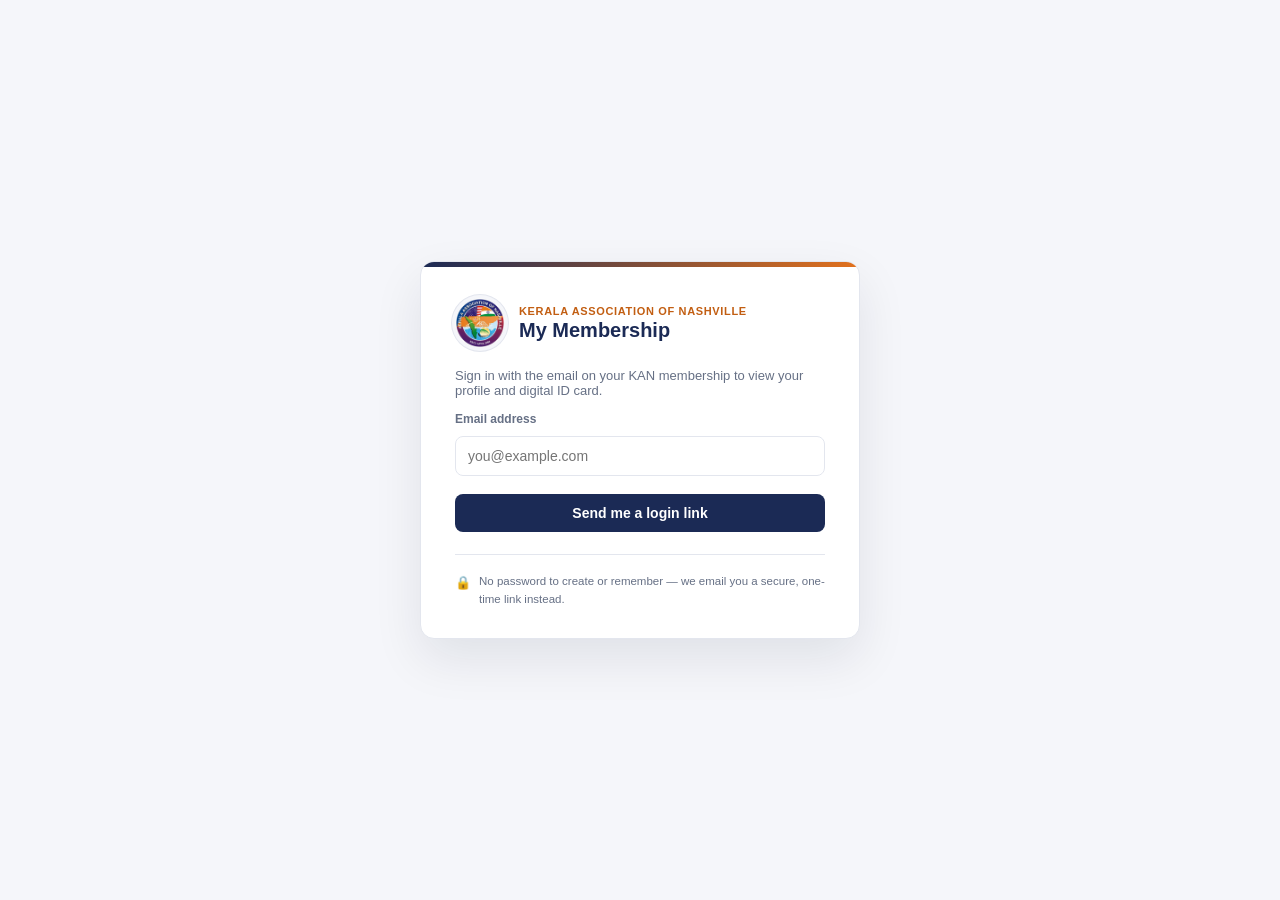
==== public/profile.html @ 017e6c67 "Committed for PROFILE setup for KAN members" ====
<!DOCTYPE html>
<html lang="en">
<head>
<meta charset="UTF-8" />
<meta name="viewport" content="width=device-width, initial-scale=1.0, viewport-fit=cover" />
<title>My KAN Membership</title>
<link rel="stylesheet" href="style.css" />
<link rel="stylesheet" href="profile.css" />

<!-- Makes "Add to Home Screen" use the KAN mark + open full-screen, on both
     iOS (apple-touch-icon / apple-mobile-web-app-*) and Android/Chrome
     (manifest.json). Standard web capability — no app store involved. -->
<link rel="manifest" href="manifest.json" />
<link rel="apple-touch-icon" href="assets/kan-icon-192.png" />
<meta name="apple-mobile-web-app-capable" content="yes" />
<meta name="apple-mobile-web-app-status-bar-style" content="black-translucent" />
<meta name="apple-mobile-web-app-title" content="KAN ID" />
<meta name="theme-color" content="#1b2a55" />
</head>
<body class="profile-body">

<!-- ======================= LOGIN SCREEN ======================= -->
<div id="loginScreen" class="auth-screen">
  <div class="auth-card">
    <div class="auth-brand">
      <img src="assets/kan-logo.jpg" alt="KAN logo" class="auth-logo" onerror="this.style.display='none'" />
      <div class="auth-brand-text">
        <div class="auth-brand-org">Kerala Association of Nashville</div>
        <h1>My Membership</h1>
      </div>
    </div>
    <p class="auth-lede">Sign in with the email on your KAN membership to view your profile and digital ID card.</p>
    <form id="loginForm">
      <label class="auth-field-label" for="loginEmail">Email address</label>
      <input type="email" id="loginEmail" placeholder="you@example.com" required />
      <button type="submit" class="btn btn-primary auth-submit">Send me a login link</button>
    </form>
    <p id="loginStatus" class="auth-status"></p>
    <div class="auth-security-note">
      <span class="auth-security-icon">&#128274;</span>
      <span>No password to create or remember — we email you a secure, one-time link instead.</span>
    </div>
  </div>
</div>

<!-- ================ "NO MEMBERSHIP FOUND" SCREEN ================ -->
<div id="noMembershipScreen" class="auth-screen" style="display:none;">
  <div class="auth-card">
    <div class="auth-brand">
      <img src="assets/kan-logo.jpg" alt="KAN logo" class="auth-logo" onerror="this.style.display='none'" />
      <div class="auth-brand-text">
        <div class="auth-brand-org">Kerala Association of Nashville</div>
        <h1>We couldn't find you</h1>
      </div>
    </div>
    <p>You're signed in as <strong id="noMembershipEmail"></strong>, but we don't have a KAN membership on file under this email.</p>
    <p class="hint">If you're a member and this looks wrong, email <a href="mailto:kantreasurer@gmail.com">kantreasurer@gmail.com</a> so the committee can check the email on your record.</p>
    <button id="btnSignOutNoMembership" class="btn btn-ghost">Sign out</button>
  </div>
</div>

<!-- ============================ PROFILE ============================= -->
<div id="profileRoot" style="display:none;">

  <header class="topbar">
    <div class="topbar-title">
      <img src="assets/kan-logo.jpg" alt="KAN logo" class="logo-img" onerror="this.style.display='none'" />
      <div>
        <h1>My KAN Membership</h1>
        <p id="profileWhoami"></p>
      </div>
    </div>
    <div class="topbar-actions">
      <button id="btnSignOut" class="btn btn-ghost">Sign out</button>
    </div>
  </header>

  <main class="profile-main">

    <!-- ---- digital ID card ---- -->
    <section class="card-stage">
      <div id="idCard" class="id-card">
        <div class="id-card-header">
          <img src="assets/kan-logo.jpg" alt="KAN logo" class="id-card-logo" onerror="this.style.display='none'" />
          <div class="id-card-org">KERALA ASSOCIATION OF NASHVILLE</div>
          <div class="id-card-sub">DIGITAL MEMBERSHIP CARD</div>
          <div id="idCardBadge" class="id-card-badge">ACTIVE MEMBER</div>
        </div>

        <div class="id-card-name" id="idCardName">—</div>
        <div class="id-card-meta" id="idCardMeta">—</div>

        <div class="id-card-divider"></div>

        <div class="id-card-panel">
          <div class="id-row"><span class="id-label">Membership Type</span><span class="id-value" id="idType">—</span></div>
          <div class="id-row"><span class="id-label">Renewed</span><span class="id-value" id="idRenewed">—</span></div>
          <div class="id-row"><span class="id-label">Last Payment</span><span class="id-value" id="idPayment">—</span></div>
          <div class="id-row"><span class="id-label">City (USA)</span><span class="id-value" id="idCity">—</span></div>
          <div class="id-row"><span class="id-label">Native Place</span><span class="id-value" id="idNative">—</span></div>
          <div class="id-row"><span class="id-label">Family</span><span class="id-value" id="idFamily">—</span></div>
        </div>

        <div class="id-card-tear"></div>
        <div class="id-card-footer">
          <div>
            <div class="id-footer-label">MEMBER ID</div>
            <div class="id-footer-id" id="idMemberId">—</div>
            <div class="id-footer-note">Scan to verify at KAN events</div>
          </div>
          <div id="idQr" class="id-qr"></div>
        </div>
        <div class="id-card-domain">kan-membership.pages.dev</div>
      </div>

      <div class="card-actions">
        <button id="btnAddHome" class="btn btn-outline">Add to Home Screen</button>
        <button id="btnPrintCard" class="btn btn-outline">Download / Print Card</button>
      </div>
      <div id="addHomeHint" class="add-home-hint" style="display:none;">
        <strong>iPhone (Safari):</strong> tap the Share icon, then "Add to Home Screen".<br/>
        <strong>Android (Chrome):</strong> tap the ⋮ menu, then "Add to Home screen" / "Install app".
      </div>
    </section>

    <!-- ---- renewal status callout ---- -->
    <section id="renewalNote" class="renewal-note"></section>

    <!-- ---- editable contact info ---- -->
    <section class="profile-panel">
      <h2>Your Information</h2>
      <p class="hint">You can update these yourself. Membership status, type, and renewal details are managed by the KAN committee — email <a href="mailto:kantreasurer@gmail.com">kantreasurer@gmail.com</a> to change those.</p>
      <form id="profileForm" class="profile-form">
        <div class="form-row">
          <label>Email</label>
          <input type="email" id="f-email" />
        </div>
        <div class="form-row">
          <label>Phone</label>
          <input type="text" id="f-phone" />
        </div>
        <div class="form-row">
          <label>Address</label>
          <input type="text" id="f-address" />
        </div>
        <div class="form-row">
          <label>Native Place</label>
          <input type="text" id="f-nativePlace" />
        </div>
        <div class="form-row">
          <label>Spouse Name</label>
          <input type="text" id="f-spouseName" />
        </div>
        <div class="form-row">
          <label>Children's Names</label>
          <input type="text" id="f-childrenNames" />
        </div>
        <div class="form-row form-row-full">
          <label>Notes</label>
          <textarea id="f-notes" rows="3"></textarea>
        </div>
        <div class="form-actions">
          <button type="submit" class="btn btn-primary">Save Changes</button>
          <span id="saveStatus" class="save-status"></span>
        </div>
      </form>
    </section>

    <!-- ---- read-only membership details ---- -->
    <section class="profile-panel">
      <h2>Membership Details</h2>
      <p class="hint">Read-only — contact the committee if any of this needs correcting.</p>
      <div class="ro-grid">
        <div><span class="id-label">Name</span><div id="ro-name" class="ro-value">—</div></div>
        <div><span class="id-label">Status</span><div id="ro-status" class="ro-value">—</div></div>
        <div><span class="id-label">Type</span><div id="ro-type" class="ro-value">—</div></div>
        <div><span class="id-label">Category</span><div id="ro-category" class="ro-value">—</div></div>
        <div><span class="id-label">Renewed Year</span><div id="ro-yearRenewed" class="ro-value">—</div></div>
        <div><span class="id-label">Last Payment</span><div id="ro-payment" class="ro-value">—</div></div>
      </div>
    </section>

    <footer class="profile-footer">
      Questions about your membership? Email <a href="mailto:kantreasurer@gmail.com">kantreasurer@gmail.com</a>.
    </footer>
  </main>
</div>

<script src="lib/supabase.min.js"></script>
<script src="lib/place-utils.js"></script>
<script src="config.js"></script>
<script src="profile.js"></script>
</body>
</html>
---- public/style.css ----
:root {
  /* Palette drawn from the KAN logo: deep navy + maroon rings, saffron
     landmass, teal water pattern — kept professional and muted rather than
     literal flag colors. */
  --primary: #1b2a55;
  --primary-dark: #121e40;
  --accent: #1f8a82;
  --accent-dark: #166b65;
  --saffron: #e2711d;
  --saffron-dark: #c25e12;
  --gold: #b8860b;
  --maroon: #7a2048;
  --plum: #6b3fa0;
  --ink: #202436;
  --muted: #667085;
  --border: #e3e6ee;
  --bg: #f5f6fa;
  --card: #ffffff;
  --radius: 10px;
}

* { box-sizing: border-box; }

body {
  margin: 0;
  font-family: -apple-system, BlinkMacSystemFont, "Segoe UI", Roboto, Helvetica, Arial, sans-serif;
  background: var(--bg);
  color: var(--ink);
}

.topbar {
  display: flex;
  justify-content: space-between;
  align-items: center;
  padding: 16px 28px;
  background: var(--primary);
  color: #fff;
}
.topbar-title { display: flex; align-items: center; gap: 14px; }
.topbar-title h1 { margin: 0 0 2px; font-size: 20px; }
.topbar-title p { margin: 0; font-size: 13px; opacity: 0.85; }
.logo-img { height: 52px; width: 52px; border-radius: 50%; object-fit: cover; box-shadow: 0 0 0 2px rgba(255,255,255,0.25); }

.btn {
  border: none;
  border-radius: 8px;
  padding: 9px 14px;
  font-size: 13px;
  cursor: pointer;
  font-weight: 600;
  white-space: nowrap;
  transition: background-color 0.12s ease, border-color 0.12s ease, color 0.12s ease;
}
/* Solid, always-visible primary CTA — used for Save / Start send / Add,
   mostly inside white modals. (Previously this was a white-on-white button
   that only became visible on hover — fixed here.) */
.btn-primary { background: var(--primary); color: #fff; }
.btn-primary:hover { background: var(--primary-dark); }
.btn-primary:active { background: var(--primary-dark); transform: scale(0.98); }
/* Inside the dark topbar a solid navy button would blend into the header,
   so "+ Add Member" gets the white-pill treatment instead. */
.topbar .btn-primary { background: #fff; color: var(--primary); }
.topbar .btn-primary:hover { background: #e6eaf3; }
.btn-secondary { background: var(--accent); color: #fff; }
.btn-secondary:hover { background: var(--accent-dark); }
.btn-outline { background: #fff; color: var(--ink); border: 1px solid var(--border); }
.btn-outline:hover { background: #f4f5fa; border-color: #c8cddb; }
.btn-ghost { background: transparent; color: var(--muted); border: 1px solid transparent; }
.btn-ghost:hover { background: #eef0f5; color: var(--ink); }
.btn-danger-text { color: var(--maroon); }
.btn-danger-text:hover { background: #f6e5ed; color: var(--maroon); }

.dashboard-top {
  display: grid;
  grid-template-columns: minmax(300px, 1fr) minmax(340px, 1.4fr);
  gap: 14px;
  padding: 20px 28px 0;
}
.chart-card {
  background: var(--card);
  border: 1px solid var(--border);
  border-radius: var(--radius);
  padding: 16px 20px 18px;
  box-shadow: 0 1px 2px rgba(20, 25, 50, 0.03);
}
.chart-card-header {
  display: flex;
  align-items: center;
  justify-content: space-between;
  margin-bottom: 8px;
}
.chart-card-header h3 { margin: 0; font-size: 14px; font-weight: 700; color: var(--ink); }
.chart-hint { margin: 8px 0 0; text-align: center; }

.donut-wrap { position: relative; height: 200px; }
.donut-center {
  position: absolute;
  inset: 0;
  display: flex;
  flex-direction: column;
  align-items: center;
  justify-content: center;
  pointer-events: none;
  margin-top: -12px;
}
.donut-center-value { font-size: 28px; font-weight: 800; color: var(--primary); line-height: 1; }
.donut-center-label { font-size: 11px; color: var(--muted); margin-top: 4px; font-weight: 600; }

.location-toggle { display: flex; gap: 4px; background: #eef0f6; border-radius: 999px; padding: 3px; }
.loc-toggle-btn {
  border: none;
  background: transparent;
  padding: 5px 14px;
  font-size: 12px;
  font-weight: 700;
  border-radius: 999px;
  cursor: pointer;
  color: var(--muted);
}
.loc-toggle-btn:hover { color: var(--ink); }
.loc-toggle-btn.active { background: var(--primary); color: #fff; }
.loc-toggle-btn.active:hover { color: #fff; }
.location-map-wrap {
  position: relative;
  height: 220px;
  display: flex;
  align-items: center;
  justify-content: center;
}
.location-map-container { width: 100%; height: 100%; }
.location-map-container svg { display: block; margin: 0 auto; max-width: 100%; max-height: 100%; }
.location-map-container path {
  stroke: #fff;
  stroke-width: 1px;
  cursor: pointer;
  transition: opacity 0.15s ease;
}
.location-map-container path:hover { opacity: 0.8; }
.location-map-container path.region-active { stroke: var(--primary); stroke-width: 2px; }

.map-tooltip {
  position: absolute;
  pointer-events: none;
  background: var(--ink, #1a1a2e);
  color: #fff;
  padding: 6px 10px;
  border-radius: 6px;
  font-size: 12px;
  font-weight: 600;
  white-space: nowrap;
  box-shadow: 0 4px 12px rgba(0, 0, 0, 0.18);
  z-index: 20;
}

.map-legend {
  display: flex;
  align-items: center;
  justify-content: center;
  gap: 8px;
  margin-top: 6px;
}
.map-legend-scale { display: flex; gap: 2px; }
.map-legend-swatch { width: 16px; height: 10px; border-radius: 2px; }
.map-legend-labels { display: flex; justify-content: space-between; font-size: 11px; color: var(--muted); width: 100%; }

.map-region-chip {
  display: none;
  align-items: center;
  gap: 6px;
  background: var(--primary);
  color: #fff;
  border-radius: 999px;
  padding: 5px 12px;
  font-size: 12px;
  font-weight: 700;
  cursor: pointer;
}
.map-region-chip:hover { opacity: 0.85; }

.map-drill-breadcrumb {
  display: flex;
  align-items: center;
  gap: 8px;
  padding: 2px 4px 6px;
  font-size: 11px;
}
.map-drill-back {
  border: none;
  background: #eef0f6;
  color: var(--primary);
  border-radius: 999px;
  padding: 3px 10px;
  font-size: 11px;
  font-weight: 700;
  cursor: pointer;
}
.map-drill-back:hover { background: #e0e4f0; }
.map-drill-current { color: var(--muted); font-weight: 600; }

@media (max-width: 900px) {
  .dashboard-top { grid-template-columns: 1fr; }
}

.chip-section {
  padding: 4px 28px 0;
  display: flex;
  flex-direction: column;
  gap: 6px;
}
.chip-group { display: flex; align-items: center; gap: 8px; flex-wrap: wrap; }
.chip-group-label { font-size: 12px; color: var(--muted); font-weight: 600; flex: 0 0 auto; }
.chip-row { display: flex; gap: 6px; flex-wrap: wrap; }
.chip {
  border: 1px solid var(--border);
  background: #fff;
  border-radius: 999px;
  padding: 4px 11px;
  font-size: 12px;
  font-weight: 600;
  cursor: pointer;
  color: var(--ink);
}
.chip:hover { background: #eef2ef; }
.chip.active { background: var(--primary); border-color: var(--primary); color: #fff; }
.chip .chip-count { opacity: 0.75; font-weight: 400; }
.chip.chip-warn { color: var(--maroon); }
.chip.chip-warn:hover { background: #f6e5ed; }
.chip.chip-warn.active { background: var(--maroon); border-color: var(--maroon); color: #fff; }

.toolbar {
  padding: 12px 28px 16px;
  display: flex;
  flex-direction: column;
  gap: 10px;
}
.toolbar-row {
  display: flex;
  gap: 10px;
  flex-wrap: wrap;
  align-items: center;
}
.toolbar-row-downloads { justify-content: space-between; }
#searchBox {
  flex: 1 1 260px;
  padding: 9px 12px;
  border: 1px solid var(--border);
  border-radius: 8px;
  font-size: 13px;
}
#searchBox:focus, input:focus, select:focus, textarea:focus {
  outline: none;
  border-color: var(--accent);
  box-shadow: 0 0 0 3px rgba(31, 138, 130, 0.15);
}
select {
  padding: 9px 10px;
  border: 1px solid var(--border);
  border-radius: 8px;
  font-size: 13px;
  background: #fff;
  color: var(--ink);
}
.visible-count { font-size: 13px; color: var(--muted); }
.download-actions { display: flex; gap: 8px; flex-wrap: wrap; }
.file-label { display: inline-flex; align-items: center; cursor: pointer; }

.table-wrap {
  margin: 0 28px 20px;
  background: var(--card);
  border: 1px solid var(--border);
  border-radius: var(--radius);
  overflow: auto;
  max-height: 62vh;
  box-shadow: 0 1px 2px rgba(20, 25, 50, 0.03);
}
table { border-collapse: collapse; width: 100%; font-size: 12.5px; }
thead th {
  position: sticky;
  top: 0;
  background: #f8f9fc;
  text-align: left;
  padding: 11px 12px;
  border-bottom: 1px solid var(--border);
  white-space: nowrap;
  cursor: pointer;
  user-select: none;
  font-size: 11.5px;
  text-transform: uppercase;
  letter-spacing: 0.03em;
  color: var(--muted);
  font-weight: 700;
}
thead th:hover { background: #eef0f7; color: var(--ink); }
.filter-row th {
  position: sticky;
  top: 37px;
  background: #fbfbfd;
  padding: 6px 8px;
  cursor: default;
  border-bottom: 1px solid var(--border);
}
.filter-row th:hover { background: #fbfbfd; }
.col-filter {
  width: 100%;
  min-width: 88px;
  padding: 5px 7px;
  font-size: 12px;
  border: 1px solid var(--border);
  border-radius: 6px;
  background: #fff;
  color: var(--ink);
  font-weight: 400;
}
.col-filter:focus { outline: 2px solid var(--accent); outline-offset: 0; }
tbody td {
  padding: 10px 12px;
  border-bottom: 1px solid #f0f1f6;
  vertical-align: top;
}
tbody tr:hover { background: #f8f9fd; }
tbody tr.row-deleted { opacity: 0.55; }
tbody tr.row-deleted:hover { opacity: 0.8; }

.badge {
  display: inline-block;
  padding: 3px 9px;
  border-radius: 999px;
  font-size: 11px;
  font-weight: 700;
  white-space: nowrap;
}
.badge-active { background: #e2f2f0; color: var(--accent-dark); }
.badge-renew { background: #fbf0d9; color: #8a6100; }
.badge-lapsed { background: #f6e5ed; color: var(--maroon); }
.badge-moved { background: #ede5f6; color: var(--plum); }
.badge-deleted { background: #ecedf1; color: #4b5163; }
.badge-life { background: #e6ecfa; color: #2b4c9e; }
.badge-yes { background: #e2f2f0; color: var(--accent-dark); }
.badge-no { background: #eee; color: var(--muted); }

.row-actions button {
  background: none;
  border: none;
  cursor: pointer;
  font-size: 12px;
  color: var(--primary);
  font-weight: 600;
  margin-right: 8px;
}
.row-actions button:hover { text-decoration: underline; }
.row-actions button.danger { color: var(--maroon); }
.row-actions-locked { color: var(--muted); font-size: 12px; cursor: default; }

.empty-state { padding: 30px; text-align: center; color: var(--muted); }

.app-footer {
  padding: 10px 28px 30px;
  font-size: 12px;
  color: var(--muted);
}

/* Modal */
.modal-overlay {
  position: fixed;
  inset: 0;
  background: rgba(10, 14, 30, 0.5);
  display: flex;
  align-items: center;
  justify-content: center;
  z-index: 50;
}
.modal {
  background: #fff;
  border-radius: 12px;
  width: min(680px, 92vw);
  max-height: 88vh;
  overflow-y: auto;
  box-shadow: 0 20px 60px rgba(0,0,0,0.25);
}
.modal-header {
  display: flex;
  justify-content: space-between;
  align-items: center;
  padding: 16px 20px;
  border-bottom: 1px solid var(--border);
}
.modal-header h2 { margin: 0; font-size: 17px; }
.modal-close { background: none; border: none; font-size: 22px; cursor: pointer; color: var(--muted); }
.modal-body { padding: 18px 20px; }
.form-grid {
  display: grid;
  grid-template-columns: 1fr 1fr;
  gap: 12px 14px;
}
.form-grid label {
  display: flex;
  flex-direction: column;
  font-size: 12px;
  color: var(--muted);
  gap: 4px;
  font-weight: 600;
}
.form-grid label.span-2 { grid-column: span 2; }
.form-grid input, .form-grid select {
  padding: 8px 10px;
  border: 1px solid var(--border);
  border-radius: 7px;
  font-size: 13px;
  color: var(--ink);
  font-weight: 400;
}
.modal-actions {
  display: flex;
  justify-content: space-between;
  align-items: center;
  margin-top: 18px;
  padding-top: 14px;
  border-top: 1px solid var(--border);
}
.modal-actions-right { display: flex; gap: 10px; }

@media (max-width: 900px) {
  .form-grid { grid-template-columns: 1fr; }
  .form-grid label.span-2 { grid-column: span 1; }
}

/* Reminders */
.modal-wide { width: min(760px, 94vw); }
.hint { font-size: 12px; color: var(--muted); margin: 4px 0 12px; }
.hint code {
  background: #eef2ef;
  padding: 1px 5px;
  border-radius: 4px;
  font-size: 11px;
}
.reminder-row {
  display: flex;
  justify-content: space-between;
  align-items: center;
  flex-wrap: wrap;
  gap: 10px;
  margin-bottom: 10px;
}
.reminder-channel { display: flex; gap: 16px; font-size: 13px; font-weight: 600; }
.reminder-channel label { display: flex; align-items: center; gap: 6px; font-weight: 600; cursor: pointer; }
.reminder-quickselect { display: flex; gap: 6px; flex-wrap: wrap; }
.reminder-section-label {
  font-size: 11px;
  font-weight: 700;
  text-transform: uppercase;
  letter-spacing: 0.03em;
  color: var(--muted);
  margin: 12px 0 4px;
}
.reminder-recipient-list {
  border: 1px solid var(--border);
  border-radius: 8px;
  max-height: 220px;
  overflow-y: auto;
}
.reminder-recipient-row {
  display: flex;
  align-items: center;
  gap: 10px;
  padding: 7px 12px;
  border-bottom: 1px solid #eef1ee;
  font-size: 13px;
}
.reminder-recipient-row:last-child { border-bottom: none; }
.reminder-recipient-row.no-contact { opacity: 0.5; }
.reminder-recipient-row .r-name { flex: 1 1 auto; font-weight: 600; }
.reminder-recipient-row .r-contact { flex: 0 0 220px; color: var(--muted); font-size: 12px; }
.reminder-recipient-row .r-missing { color: var(--maroon); font-size: 11px; font-weight: 700; }

#reminderStepQueue textarea, #reminderBody {
  width: 100%;
  padding: 8px 10px;
  border: 1px solid var(--border);
  border-radius: 7px;
  font-family: inherit;
  font-size: 13px;
  resize: vertical;
}
#reminderStepQueue label {
  display: flex;
  flex-direction: column;
  font-size: 12px;
  color: var(--muted);
  font-weight: 600;
  gap: 4px;
  margin-bottom: 12px;
}
#reminderStepQueue input {
  padding: 8px 10px;
  border: 1px solid var(--border);
  border-radius: 7px;
  font-size: 13px;
  color: var(--ink);
  font-weight: 400;
}
.reminder-progress { margin-bottom: 14px; }
.reminder-progress span { font-size: 12px; color: var(--muted); }
.progress-bar {
  background: #eef2ef;
  border-radius: 999px;
  height: 6px;
  margin-top: 6px;
  overflow: hidden;
}
.progress-bar-fill {
  background: var(--accent);
  height: 100%;
  width: 0%;
  transition: width 0.2s ease;
}

.badge-reminded { background: #e6ecfa; color: #2b4c9e; }
.badge-never { background: #eee; color: var(--muted); }

/* Auth screens */
.auth-screen {
  min-height: 100vh;
  display: flex;
  align-items: center;
  justify-content: center;
  background: var(--bg);
  padding: 20px;
}
.auth-card {
  position: relative;
  background: var(--card);
  border: 1px solid var(--border);
  border-radius: 14px;
  padding: 36px 34px 30px;
  width: min(440px, 100%);
  box-shadow: 0 20px 50px rgba(15, 22, 45, 0.09);
  overflow: hidden;
}
.auth-card::before {
  content: "";
  position: absolute;
  top: 0; left: 0; right: 0;
  height: 5px;
  background: linear-gradient(90deg, var(--primary), var(--saffron));
}
.auth-brand { display: flex; align-items: center; gap: 14px; margin-bottom: 20px; }
.auth-logo { height: 50px; width: 50px; border-radius: 50%; object-fit: cover; box-shadow: 0 0 0 3px var(--bg), 0 0 0 4px var(--border); flex-shrink: 0; }
.auth-brand-org { font-size: 11px; font-weight: 700; text-transform: uppercase; letter-spacing: 0.06em; color: var(--saffron-dark); margin-bottom: 2px; }
.auth-card h1 { margin: 0; font-size: 20px; color: var(--primary); }
.auth-card p { margin: 0 0 14px; font-size: 13px; color: var(--muted); }
.auth-lede { font-size: 13.5px; color: var(--ink); margin-bottom: 22px; }
.auth-field-label { display: block; font-size: 12px; font-weight: 600; color: var(--muted); margin-bottom: 6px; }
#loginForm { display: flex; flex-direction: column; gap: 4px; }
#loginForm input {
  padding: 11px 12px;
  border: 1px solid var(--border);
  border-radius: 8px;
  font-size: 14px;
  margin-bottom: 14px;
}
.auth-submit { width: 100%; padding: 11px 14px; font-size: 14px; }
.auth-card .btn-primary { background: var(--primary); color: #fff; }
.auth-card .btn-primary:hover { background: var(--primary-dark); }
.auth-card .btn-primary:disabled { opacity: 0.6; cursor: default; }
.auth-status { min-height: 0; margin: 0; font-size: 12.5px; }
.auth-status:not(:empty) {
  margin-top: 14px;
  padding: 10px 12px;
  border-radius: 8px;
  background: #eef0f5;
  color: var(--muted);
}
.auth-status-ok { background: #e2f2f0 !important; color: var(--accent-dark) !important; }
.auth-status-error { background: #f6e5ed !important; color: var(--maroon) !important; }
.auth-security-note {
  display: flex;
  align-items: flex-start;
  gap: 8px;
  margin-top: 22px;
  padding-top: 18px;
  border-top: 1px solid var(--border);
  font-size: 11.5px;
  color: var(--muted);
  line-height: 1.5;
}
.auth-security-icon { flex-shrink: 0; font-size: 13px; line-height: 1.5; }

.whoami { font-size: 12px; opacity: 0.85; margin-right: 4px; }

/* Manage Access */
.access-add-form { margin-top: 14px; display: flex; flex-direction: column; gap: 8px; }
.access-add-row {
  display: flex;
  align-items: center;
  gap: 10px;
}
.access-add-row input[type="text"],
.access-add-row input[type="email"] {
  flex: 1 1 auto;
  padding: 8px 10px;
  border: 1px solid var(--border);
  border-radius: 7px;
  font-size: 13px;
}
.access-admin-check { display: flex; align-items: center; gap: 6px; font-size: 12px; color: var(--muted); white-space: nowrap; }
.access-user-row {
  display: flex;
  align-items: center;
  gap: 10px;
  padding: 9px 12px;
  border-bottom: 1px solid #eef1ee;
  font-size: 13px;
}
.access-user-row:last-child { border-bottom: none; }
.access-user-row .au-info { flex: 1 1 auto; display: flex; flex-direction: column; gap: 2px; }
.access-user-row .au-name { font-weight: 600; }
.access-user-row .au-meta { font-size: 12px; color: var(--muted); font-weight: 400; }
.access-user-row .au-admin-badge {
  display: inline-block;
  background: #e6ecfa;
  color: #2b4c9e;
  font-size: 10px;
  font-weight: 700;
  padding: 1px 7px;
  border-radius: 999px;
  margin-left: 6px;
  vertical-align: 1px;
}
.access-user-row button { background: none; border: none; color: var(--maroon); cursor: pointer; font-size: 12px; font-weight: 600; }
.access-user-row button:hover { text-decoration: underline; }
---- public/profile.css ----
/* Member self-service profile page — styles specific to profile.html.
   Shares :root variables + .auth-screen/.auth-card/.btn/.topbar/.hint with
   style.css (loaded first), so this file only adds what's new. */

:root {
  --active-1: #1b8a5a;
  --active-2: #0e5a3a;
  --inactive-1: #a8292e;
  --inactive-2: #6e161a;
}

.profile-body { background: var(--bg); }

.profile-main {
  max-width: 480px;
  margin: 0 auto;
  padding: 24px 16px 60px;
  display: flex;
  flex-direction: column;
  gap: 22px;
}

/* ---------------- digital ID card ---------------- */

.card-stage { display: flex; flex-direction: column; align-items: center; gap: 14px; }

.id-card {
  /* v2: a fixed, ID-card-like width instead of stretching to the
     container — centered by .card-stage's align-items:center, so the
     page background frames it on both sides rather than a wall of green. */
  width: 100%;
  max-width: 300px;
  margin: 0 auto;
  border-radius: 22px;
  padding: 22px 18px 16px;
  color: #fff;
  background: linear-gradient(160deg, var(--active-1), var(--active-2));
  box-shadow: 0 14px 32px rgba(20, 30, 60, 0.28);
  position: relative;
  overflow: hidden;
}
.id-card.inactive { background: linear-gradient(160deg, var(--inactive-1), var(--inactive-2)); }
.id-card::before {
  /* subtle diagonal sheen, matching the approved mockup */
  content: "";
  position: absolute;
  top: 0; left: 0;
  width: 60%; height: 100%;
  background: linear-gradient(120deg, rgba(255,255,255,0.14), rgba(255,255,255,0) 60%);
  pointer-events: none;
}

.id-card-header { text-align: center; position: relative; }
.id-card-logo {
  width: 54px; height: 54px; border-radius: 50%; object-fit: cover;
  box-shadow: 0 0 0 3px rgba(255,255,255,0.9);
  margin-bottom: 10px;
}
.id-card-org { font-weight: 800; font-size: 12px; letter-spacing: 0.3px; line-height: 1.3; }
.id-card-sub { font-size: 9px; letter-spacing: 2px; opacity: 0.85; margin-top: 3px; }

.id-card-badge {
  display: inline-flex; align-items: center; gap: 6px;
  background: #fff; color: var(--active-1);
  font-weight: 800; font-size: 11px; letter-spacing: 0.2px;
  border-radius: 999px; padding: 6px 14px; margin-top: 14px;
}
.id-card.inactive .id-card-badge { color: var(--inactive-1); }
.id-card-badge::before { content: "●"; }

.id-card-name { text-align: center; font-size: 21px; font-weight: 800; margin-top: 14px; line-height: 1.25; }
.id-card-meta { text-align: center; font-size: 11px; opacity: 0.9; margin-top: 3px; }

.id-card-divider { height: 1px; background: rgba(255,255,255,0.35); margin: 14px 0; }

.id-card-panel {
  background: rgba(255,255,255,0.96);
  border-radius: 12px;
  padding: 12px 14px 4px;
  color: var(--primary);
}
.id-row { padding: 6px 0; }
.id-label { display: block; font-size: 9px; font-weight: 800; letter-spacing: 0.5px; color: #7a8296; text-transform: uppercase; }
.id-value { display: block; font-size: 13px; font-weight: 700; color: var(--primary); margin-top: 1px; }

.id-card-tear {
  margin: 14px 0 10px;
  border-top: 2px dashed rgba(255,255,255,0.5);
}
.id-card-footer { display: flex; align-items: center; justify-content: space-between; gap: 10px; }
.id-footer-label { font-size: 9px; font-weight: 800; letter-spacing: 0.5px; opacity: 0.85; }
.id-footer-id { font-size: 16px; font-weight: 800; margin-top: 1px; }
.id-footer-note { font-size: 9px; opacity: 0.8; margin-top: 2px; }
.id-qr { background: #fff; border-radius: 8px; padding: 5px; width: 58px; height: 58px; display: flex; align-items: center; justify-content: center; flex-shrink: 0; }
.id-qr img { width: 100%; height: 100%; display: block; }

.id-card-domain { text-align: center; font-size: 9px; opacity: 0.75; margin-top: 12px; }

.card-actions {
  /* Buttons stay full container width (unlike the card) so they line up
     with the panels below rather than mirroring the narrower card. */
  align-self: stretch;
  display: grid;
  grid-template-columns: 1fr 1fr;
  gap: 10px;
}
.add-home-hint {
  align-self: stretch;
  font-size: 13px;
  color: var(--muted);
  background: #fff;
  border: 1px solid var(--border);
  border-radius: 10px;
  padding: 12px 14px;
  line-height: 1.6;
}

/* ---------------- renewal callout ---------------- */

.renewal-note {
  border-radius: 12px;
  padding: 14px 16px;
  font-size: 14px;
  font-weight: 600;
  border: 1px solid var(--border);
  background: #fff;
}
.renewal-note.ok { background: #e9f7f0; border-color: #b9e6cf; color: #146c46; }
.renewal-note.due { background: #fff6e5; border-color: #f0dba6; color: #8a6100; }
.renewal-note.lapsed { background: #fbeaec; border-color: #eec2c7; color: #8a2530; }

/* ---------------- profile panels / form ---------------- */

.profile-panel {
  background: var(--card);
  border: 1px solid var(--border);
  border-radius: 14px;
  padding: 20px;
}
.profile-panel h2 { margin: 0 0 6px; font-size: 17px; color: var(--primary); }
.profile-panel .hint { margin-top: 0; margin-bottom: 16px; }

.profile-form { display: grid; grid-template-columns: 1fr 1fr; gap: 14px 16px; }
.form-row { display: flex; flex-direction: column; gap: 6px; }
.form-row-full { grid-column: 1 / -1; }
.form-row label { font-size: 12px; font-weight: 700; color: var(--muted); }
.form-row input, .form-row textarea {
  border: 1px solid var(--border);
  border-radius: 8px;
  padding: 9px 10px;
  font-size: 14px;
  font-family: inherit;
  color: var(--ink);
}
.form-row input:focus, .form-row textarea:focus { outline: 2px solid var(--accent); outline-offset: 1px; }
.form-actions { grid-column: 1 / -1; display: flex; align-items: center; gap: 12px; margin-top: 4px; }
.save-status { font-size: 13px; font-weight: 600; }
.save-status.ok { color: #146c46; }
.save-status.error { color: #8a2530; }

.ro-grid { display: grid; grid-template-columns: 1fr 1fr; gap: 14px 16px; }
.ro-value { font-size: 15px; font-weight: 700; color: var(--ink); margin-top: 2px; }

.profile-footer { text-align: center; font-size: 13px; color: var(--muted); padding: 10px 0 30px; }

@media (max-width: 480px) {
  .profile-form, .ro-grid { grid-template-columns: 1fr; }
}

@media print {
  body * { visibility: hidden; }
  .id-card, .id-card * { visibility: visible; }
  .id-card { position: absolute; top: 0; left: 0; width: 100%; box-shadow: none; }
}
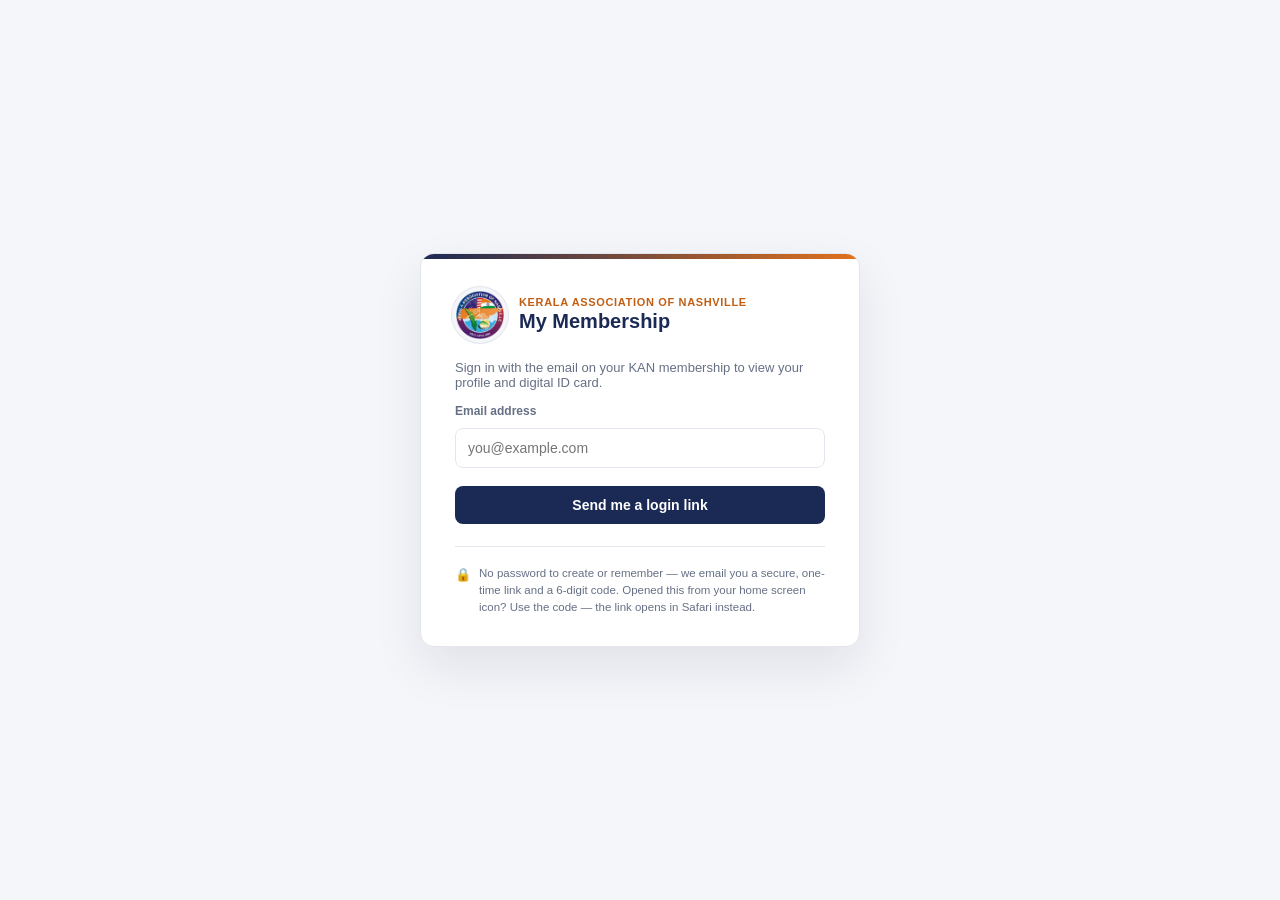
==== commit d47df985: "OTP methodology introduced for Add to home screen" ====
--- a/public/profile.html
+++ b/public/profile.html
@@ -36,9 +36,25 @@
       <button type="submit" class="btn btn-primary auth-submit">Send me a login link</button>
     </form>
     <p id="loginStatus" class="auth-status"></p>
+
+    <!-- Opened from the "Add to Home Screen" icon, tapping the emailed link
+         opens Safari instead of this installed app (an iOS limitation, not
+         something a website can change) — so the same email also includes a
+         6-digit code that can be typed in right here instead. -->
+    <form id="otpForm" class="otp-form" style="display:none;">
+      <label class="auth-field-label" for="otpCode">6-digit code from the email</label>
+      <input type="text" id="otpCode" inputmode="numeric" autocomplete="one-time-code" pattern="[0-9]*" maxlength="6" placeholder="123456" />
+      <button type="submit" class="btn btn-primary auth-submit">Verify code</button>
+      <div class="otp-links">
+        <button type="button" id="btnResendCode" class="link-btn">Send a new code</button>
+        <button type="button" id="btnChangeEmail" class="link-btn">Use a different email</button>
+      </div>
+    </form>
+    <p id="otpStatus" class="auth-status"></p>
+
     <div class="auth-security-note">
       <span class="auth-security-icon">&#128274;</span>
-      <span>No password to create or remember — we email you a secure, one-time link instead.</span>
+      <span>No password to create or remember — we email you a secure, one-time link and a 6-digit code. Opened this from your home screen icon? Use the code — the link opens in Safari instead.</span>
     </div>
   </div>
 </div>
--- a/public/profile.css
+++ b/public/profile.css
@@ -10,6 +10,33 @@
 }
 
 .profile-body { background: var(--bg); }
+
+/* ---------------- OTP code step (login screen) ---------------- */
+
+.otp-form { display: flex; flex-direction: column; gap: 4px; margin-top: 14px; }
+.otp-form input#otpCode {
+  padding: 11px 12px;
+  border: 1px solid var(--border);
+  border-radius: 8px;
+  font-size: 20px;
+  font-weight: 700;
+  letter-spacing: 6px;
+  text-align: center;
+  color: var(--primary);
+}
+.otp-form input#otpCode:focus { outline: 2px solid var(--accent); outline-offset: 1px; }
+.otp-links { display: flex; justify-content: space-between; margin-top: 10px; }
+.link-btn {
+  background: none;
+  border: none;
+  padding: 0;
+  font-size: 12.5px;
+  font-weight: 600;
+  color: var(--accent-dark);
+  cursor: pointer;
+  text-decoration: underline;
+}
+.link-btn:hover { color: var(--primary); }
 
 .profile-main {
   max-width: 480px;
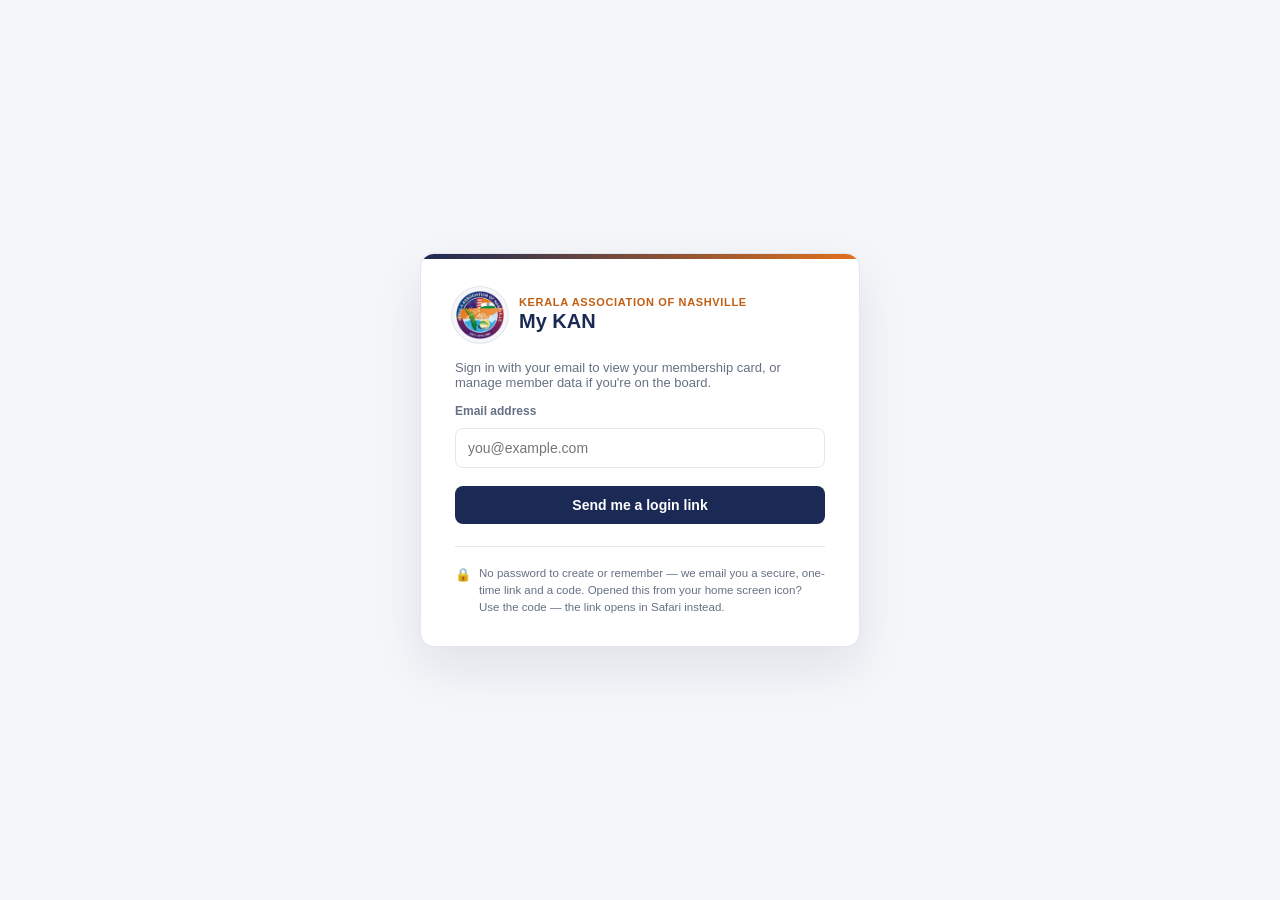
==== commit 1dffb0bd: "Committed for single login page KAN membership dashboard and Individual membership login" ====
--- a/public/profile.html
+++ b/public/profile.html
@@ -2,209 +2,17 @@
 <html lang="en">
 <head>
 <meta charset="UTF-8" />
-<meta name="viewport" content="width=device-width, initial-scale=1.0, viewport-fit=cover" />
-<title>My KAN Membership</title>
-<link rel="stylesheet" href="style.css" />
-<link rel="stylesheet" href="profile.css" />
-
-<!-- Makes "Add to Home Screen" use the KAN mark + open full-screen, on both
-     iOS (apple-touch-icon / apple-mobile-web-app-*) and Android/Chrome
-     (manifest.json). Standard web capability — no app store involved. -->
-<link rel="manifest" href="manifest.json" />
-<link rel="apple-touch-icon" href="assets/kan-icon-192.png" />
-<meta name="apple-mobile-web-app-capable" content="yes" />
-<meta name="apple-mobile-web-app-status-bar-style" content="black-translucent" />
-<meta name="apple-mobile-web-app-title" content="KAN ID" />
-<meta name="theme-color" content="#1b2a55" />
+<meta http-equiv="refresh" content="0; url=index.html" />
+<title>Redirecting…</title>
+<link rel="canonical" href="index.html" />
 </head>
-<body class="profile-body">
-
-<!-- ======================= LOGIN SCREEN ======================= -->
-<div id="loginScreen" class="auth-screen">
-  <div class="auth-card">
-    <div class="auth-brand">
-      <img src="assets/kan-logo.jpg" alt="KAN logo" class="auth-logo" onerror="this.style.display='none'" />
-      <div class="auth-brand-text">
-        <div class="auth-brand-org">Kerala Association of Nashville</div>
-        <h1>My Membership</h1>
-      </div>
-    </div>
-    <p class="auth-lede">Sign in with the email on your KAN membership to view your profile and digital ID card.</p>
-    <form id="loginForm">
-      <label class="auth-field-label" for="loginEmail">Email address</label>
-      <input type="email" id="loginEmail" placeholder="you@example.com" required />
-      <button type="submit" class="btn btn-primary auth-submit">Send me a login link</button>
-    </form>
-    <p id="loginStatus" class="auth-status"></p>
-
-    <!-- Opened from the "Add to Home Screen" icon, tapping the emailed link
-         opens Safari instead of this installed app (an iOS limitation, not
-         something a website can change) — so the same email also includes a
-         6-digit code that can be typed in right here instead. -->
-    <form id="otpForm" class="otp-form" style="display:none;">
-      <label class="auth-field-label" for="otpCode">6-digit code from the email</label>
-      <input type="text" id="otpCode" inputmode="numeric" autocomplete="one-time-code" pattern="[0-9]*" maxlength="6" placeholder="123456" />
-      <button type="submit" class="btn btn-primary auth-submit">Verify code</button>
-      <div class="otp-links">
-        <button type="button" id="btnResendCode" class="link-btn">Send a new code</button>
-        <button type="button" id="btnChangeEmail" class="link-btn">Use a different email</button>
-      </div>
-    </form>
-    <p id="otpStatus" class="auth-status"></p>
-
-    <div class="auth-security-note">
-      <span class="auth-security-icon">&#128274;</span>
-      <span>No password to create or remember — we email you a secure, one-time link and a 6-digit code. Opened this from your home screen icon? Use the code — the link opens in Safari instead.</span>
-    </div>
-  </div>
-</div>
-
-<!-- ================ "NO MEMBERSHIP FOUND" SCREEN ================ -->
-<div id="noMembershipScreen" class="auth-screen" style="display:none;">
-  <div class="auth-card">
-    <div class="auth-brand">
-      <img src="assets/kan-logo.jpg" alt="KAN logo" class="auth-logo" onerror="this.style.display='none'" />
-      <div class="auth-brand-text">
-        <div class="auth-brand-org">Kerala Association of Nashville</div>
-        <h1>We couldn't find you</h1>
-      </div>
-    </div>
-    <p>You're signed in as <strong id="noMembershipEmail"></strong>, but we don't have a KAN membership on file under this email.</p>
-    <p class="hint">If you're a member and this looks wrong, email <a href="mailto:kantreasurer@gmail.com">kantreasurer@gmail.com</a> so the committee can check the email on your record.</p>
-    <button id="btnSignOutNoMembership" class="btn btn-ghost">Sign out</button>
-  </div>
-</div>
-
-<!-- ============================ PROFILE ============================= -->
-<div id="profileRoot" style="display:none;">
-
-  <header class="topbar">
-    <div class="topbar-title">
-      <img src="assets/kan-logo.jpg" alt="KAN logo" class="logo-img" onerror="this.style.display='none'" />
-      <div>
-        <h1>My KAN Membership</h1>
-        <p id="profileWhoami"></p>
-      </div>
-    </div>
-    <div class="topbar-actions">
-      <button id="btnSignOut" class="btn btn-ghost">Sign out</button>
-    </div>
-  </header>
-
-  <main class="profile-main">
-
-    <!-- ---- digital ID card ---- -->
-    <section class="card-stage">
-      <div id="idCard" class="id-card">
-        <div class="id-card-header">
-          <img src="assets/kan-logo.jpg" alt="KAN logo" class="id-card-logo" onerror="this.style.display='none'" />
-          <div class="id-card-org">KERALA ASSOCIATION OF NASHVILLE</div>
-          <div class="id-card-sub">DIGITAL MEMBERSHIP CARD</div>
-          <div id="idCardBadge" class="id-card-badge">ACTIVE MEMBER</div>
-        </div>
-
-        <div class="id-card-name" id="idCardName">—</div>
-        <div class="id-card-meta" id="idCardMeta">—</div>
-
-        <div class="id-card-divider"></div>
-
-        <div class="id-card-panel">
-          <div class="id-row"><span class="id-label">Membership Type</span><span class="id-value" id="idType">—</span></div>
-          <div class="id-row"><span class="id-label">Renewed</span><span class="id-value" id="idRenewed">—</span></div>
-          <div class="id-row"><span class="id-label">Last Payment</span><span class="id-value" id="idPayment">—</span></div>
-          <div class="id-row"><span class="id-label">City (USA)</span><span class="id-value" id="idCity">—</span></div>
-          <div class="id-row"><span class="id-label">Native Place</span><span class="id-value" id="idNative">—</span></div>
-          <div class="id-row"><span class="id-label">Family</span><span class="id-value" id="idFamily">—</span></div>
-        </div>
-
-        <div class="id-card-tear"></div>
-        <div class="id-card-footer">
-          <div>
-            <div class="id-footer-label">MEMBER ID</div>
-            <div class="id-footer-id" id="idMemberId">—</div>
-            <div class="id-footer-note">Scan to verify at KAN events</div>
-          </div>
-          <div id="idQr" class="id-qr"></div>
-        </div>
-        <div class="id-card-domain">kan-membership.pages.dev</div>
-      </div>
-
-      <div class="card-actions">
-        <button id="btnAddHome" class="btn btn-outline">Add to Home Screen</button>
-        <button id="btnPrintCard" class="btn btn-outline">Download / Print Card</button>
-      </div>
-      <div id="addHomeHint" class="add-home-hint" style="display:none;">
-        <strong>iPhone (Safari):</strong> tap the Share icon, then "Add to Home Screen".<br/>
-        <strong>Android (Chrome):</strong> tap the ⋮ menu, then "Add to Home screen" / "Install app".
-      </div>
-    </section>
-
-    <!-- ---- renewal status callout ---- -->
-    <section id="renewalNote" class="renewal-note"></section>
-
-    <!-- ---- editable contact info ---- -->
-    <section class="profile-panel">
-      <h2>Your Information</h2>
-      <p class="hint">You can update these yourself. Membership status, type, and renewal details are managed by the KAN committee — email <a href="mailto:kantreasurer@gmail.com">kantreasurer@gmail.com</a> to change those.</p>
-      <form id="profileForm" class="profile-form">
-        <div class="form-row">
-          <label>Email</label>
-          <input type="email" id="f-email" />
-        </div>
-        <div class="form-row">
-          <label>Phone</label>
-          <input type="text" id="f-phone" />
-        </div>
-        <div class="form-row">
-          <label>Address</label>
-          <input type="text" id="f-address" />
-        </div>
-        <div class="form-row">
-          <label>Native Place</label>
-          <input type="text" id="f-nativePlace" />
-        </div>
-        <div class="form-row">
-          <label>Spouse Name</label>
-          <input type="text" id="f-spouseName" />
-        </div>
-        <div class="form-row">
-          <label>Children's Names</label>
-          <input type="text" id="f-childrenNames" />
-        </div>
-        <div class="form-row form-row-full">
-          <label>Notes</label>
-          <textarea id="f-notes" rows="3"></textarea>
-        </div>
-        <div class="form-actions">
-          <button type="submit" class="btn btn-primary">Save Changes</button>
-          <span id="saveStatus" class="save-status"></span>
-        </div>
-      </form>
-    </section>
-
-    <!-- ---- read-only membership details ---- -->
-    <section class="profile-panel">
-      <h2>Membership Details</h2>
-      <p class="hint">Read-only — contact the committee if any of this needs correcting.</p>
-      <div class="ro-grid">
-        <div><span class="id-label">Name</span><div id="ro-name" class="ro-value">—</div></div>
-        <div><span class="id-label">Status</span><div id="ro-status" class="ro-value">—</div></div>
-        <div><span class="id-label">Type</span><div id="ro-type" class="ro-value">—</div></div>
-        <div><span class="id-label">Category</span><div id="ro-category" class="ro-value">—</div></div>
-        <div><span class="id-label">Renewed Year</span><div id="ro-yearRenewed" class="ro-value">—</div></div>
-        <div><span class="id-label">Last Payment</span><div id="ro-payment" class="ro-value">—</div></div>
-      </div>
-    </section>
-
-    <footer class="profile-footer">
-      Questions about your membership? Email <a href="mailto:kantreasurer@gmail.com">kantreasurer@gmail.com</a>.
-    </footer>
-  </main>
-</div>
-
-<script src="lib/supabase.min.js"></script>
-<script src="lib/place-utils.js"></script>
-<script src="config.js"></script>
-<script src="profile.js"></script>
+<body>
+<!-- This page used to be its own separate member portal, and card.html was
+     a second separate card-only page. Both are now folded into index.html,
+     which is the one link everyone uses — it routes each signed-in email to
+     the dashboard, the member card, or both. This stub exists so old
+     bookmarks/emails pointing here still land somewhere useful. -->
+<p>Redirecting to <a href="index.html">the KAN membership site</a>…</p>
+<script>window.location.replace("index.html");</script>
 </body>
 </html>
